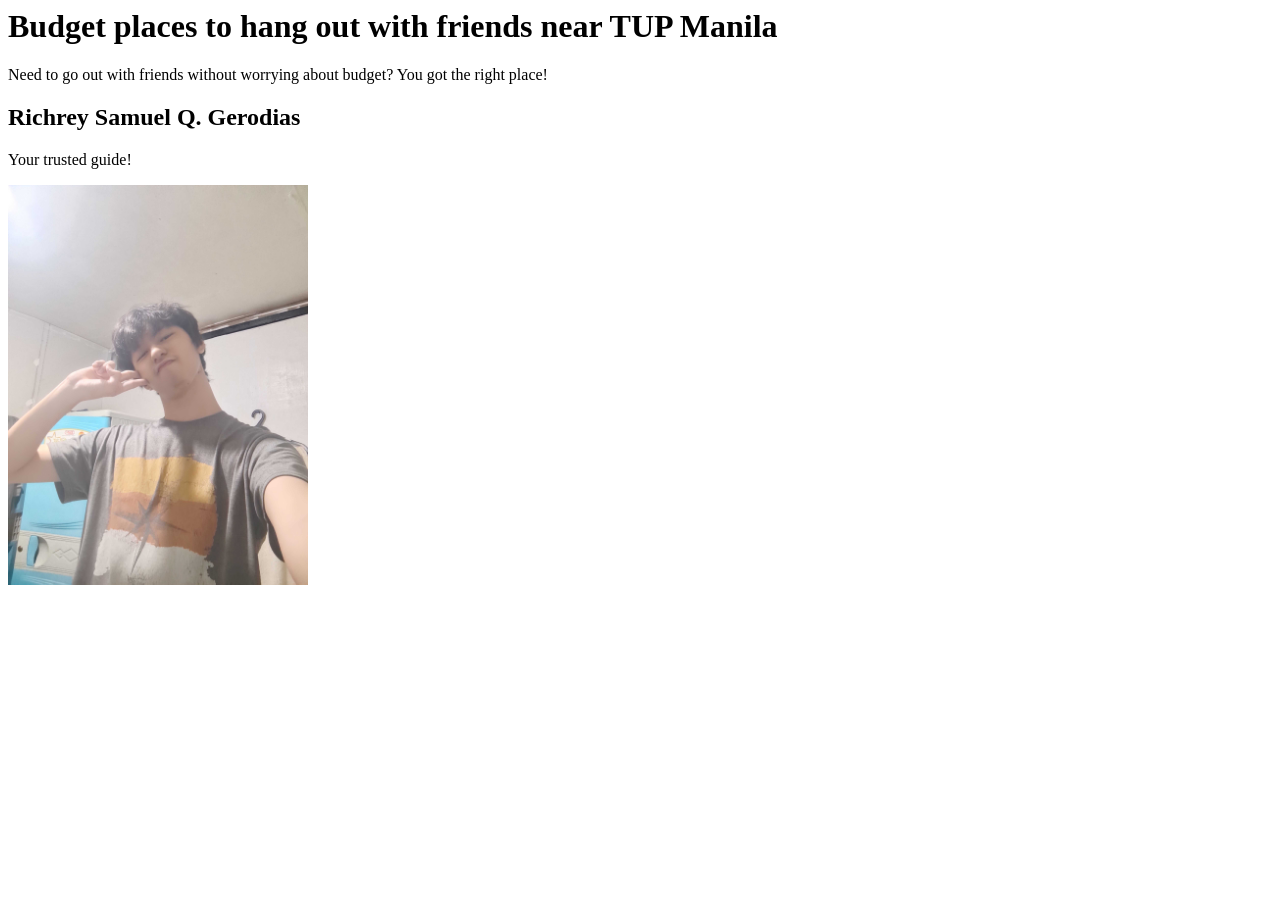
==== index.html @ 7ebd79cf "Added short bio and title" ====
<html>
    <body>
        <h1>Budget places to hang out with friends near TUP Manila</h1>
        <p>Need to go out with friends without worrying about budget? You got the right place!</p>

        <section>
            <h2>Richrey Samuel Q. Gerodias</h2>
            <p>Your trusted guide!</p>
            <img src="me.jpg" width="300" alt="Your trusted guide!">
        </section>
    </body>
</html>
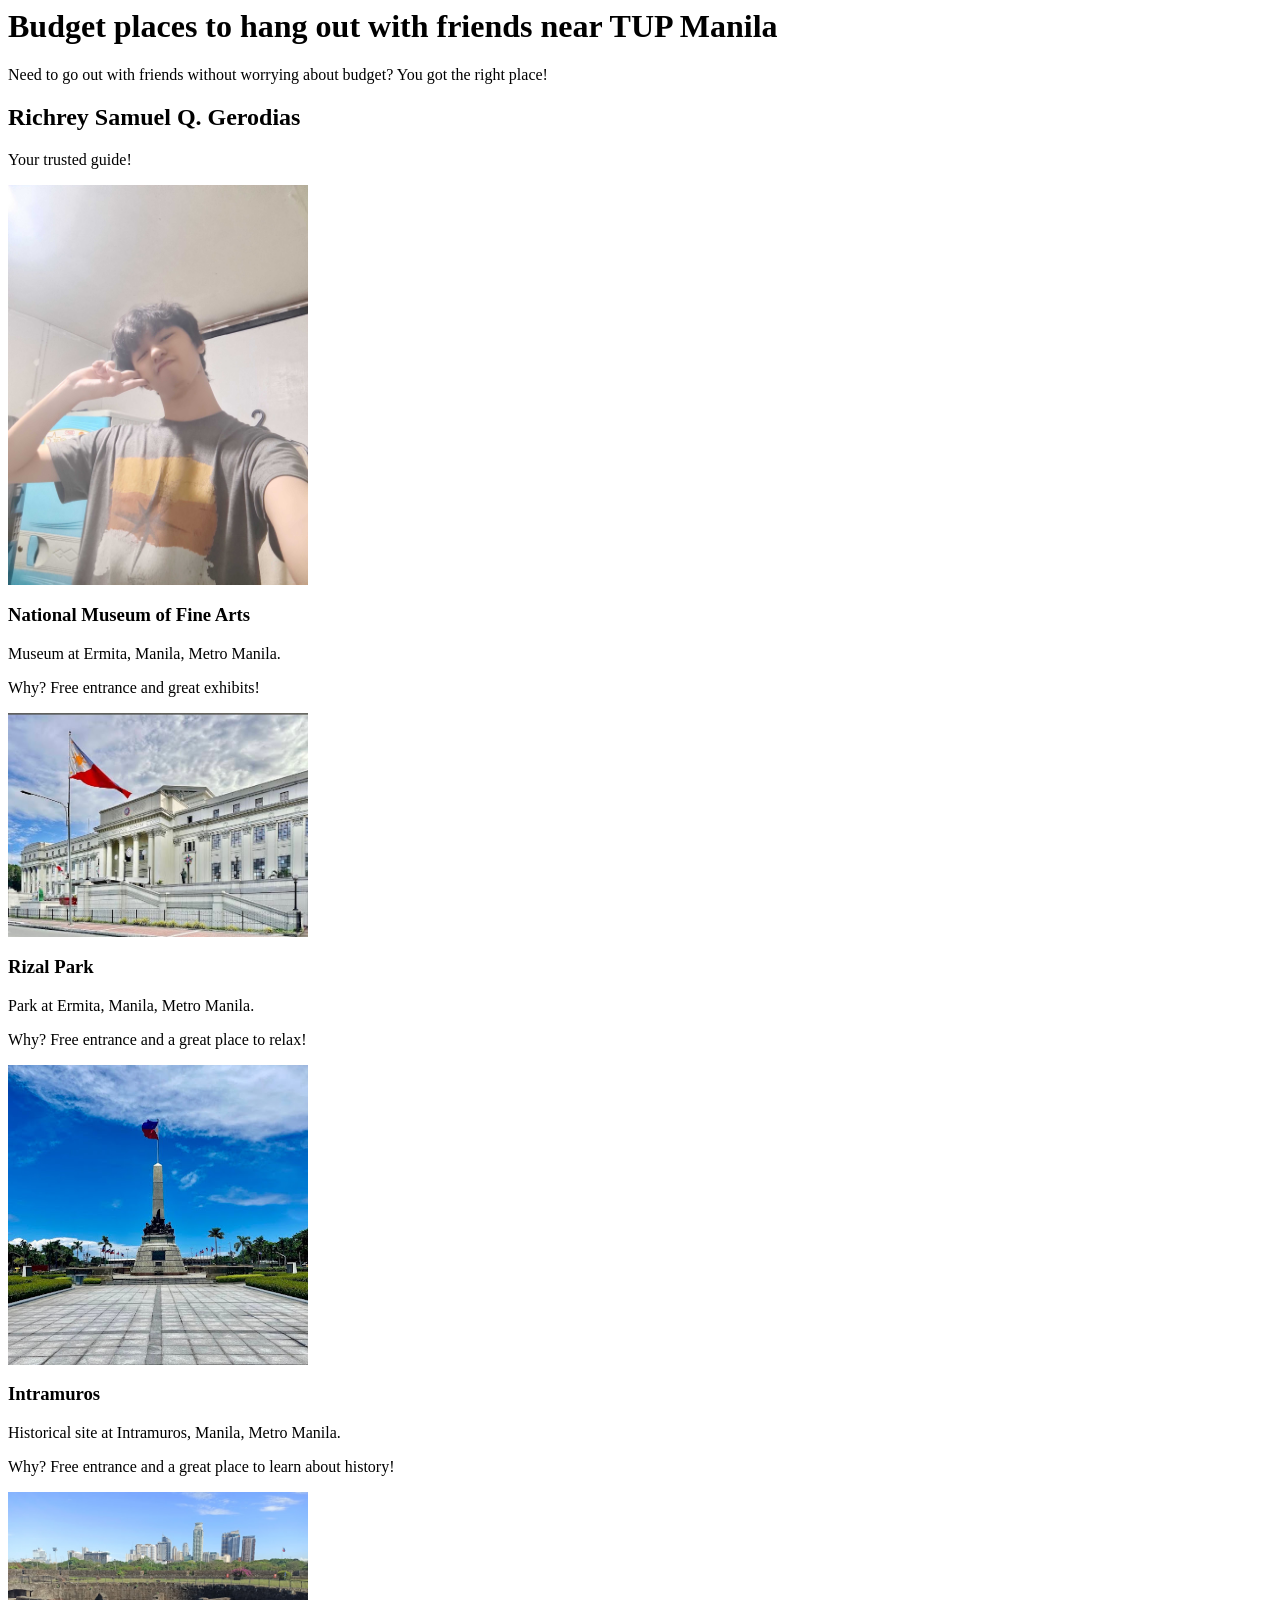
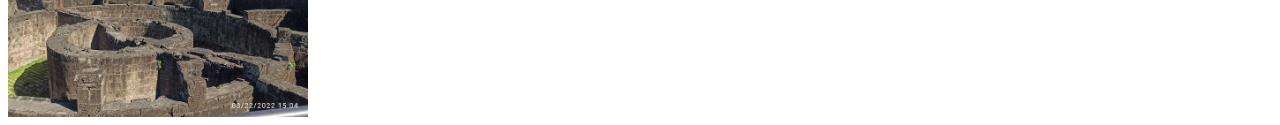
==== commit 304c2ae1: "Added images" ====
--- a/index.html
+++ b/index.html
@@ -8,5 +8,23 @@
             <p>Your trusted guide!</p>
             <img src="me.jpg" width="300" alt="Your trusted guide!">
         </section>
+        <article>
+            <h3>National Museum of Fine Arts</h3>
+            <p>Museum at Ermita, Manila, Metro Manila.</p>
+            <p>Why? Free entrance and great exhibits!</p>
+            <img src="pic1.jpg" width="300" alt="National Museum of Fine Arts">
+        </article>
+        <article>
+            <h3>Rizal Park</h3>
+            <p>Park at Ermita, Manila, Metro Manila.</p>
+            <p>Why? Free entrance and a great place to relax!</p>
+            <img src="pic2.jpg" width="300" alt="Rizal Park">
+        </article>
+        <article>
+            <h3>Intramuros</h3>
+            <p>Historical site at Intramuros, Manila, Metro Manila.</p>
+            <p>Why? Free entrance and a great place to learn about history!</p>
+            <img src="pic3.jpg" width="300" alt="Intramuros">
+        </article>
     </body>
 </html>
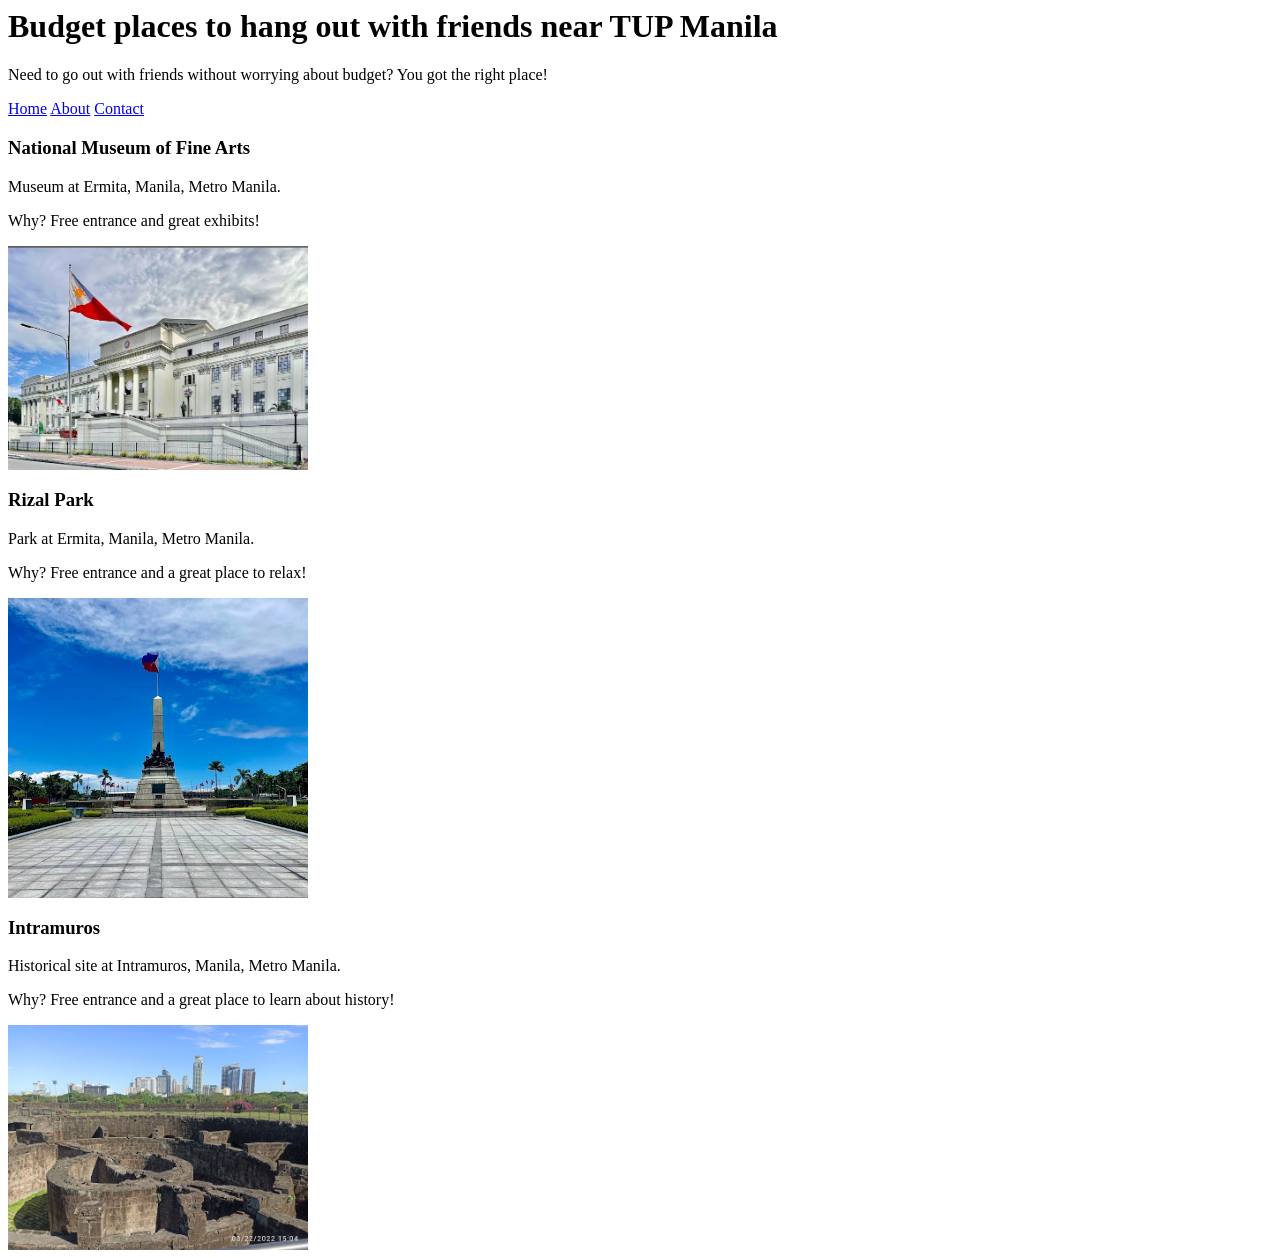
==== commit 1ac67478: "Added about and contact, as well as content" ====
--- a/index.html
+++ b/index.html
@@ -1,13 +1,15 @@
 <html>
     <body>
-        <h1>Budget places to hang out with friends near TUP Manila</h1>
-        <p>Need to go out with friends without worrying about budget? You got the right place!</p>
-
-        <section>
-            <h2>Richrey Samuel Q. Gerodias</h2>
-            <p>Your trusted guide!</p>
-            <img src="me.jpg" width="300" alt="Your trusted guide!">
-        </section>
+        <header>
+            <h1>Budget places to hang out with friends near TUP Manila</h1>
+            <p>Need to go out with friends without worrying about budget? You got the right place!</p>
+             <nav>
+                <a href="index.html">Home</a>
+                <a href="about.html">About</a>
+                <a href="contact.html">Contact</a>
+            </nav>
+        </header>
+        <main>
         <article>
             <h3>National Museum of Fine Arts</h3>
             <p>Museum at Ermita, Manila, Metro Manila.</p>
@@ -26,5 +28,6 @@
             <p>Why? Free entrance and a great place to learn about history!</p>
             <img src="pic3.jpg" width="300" alt="Intramuros">
         </article>
+        </main>
     </body>
 </html>
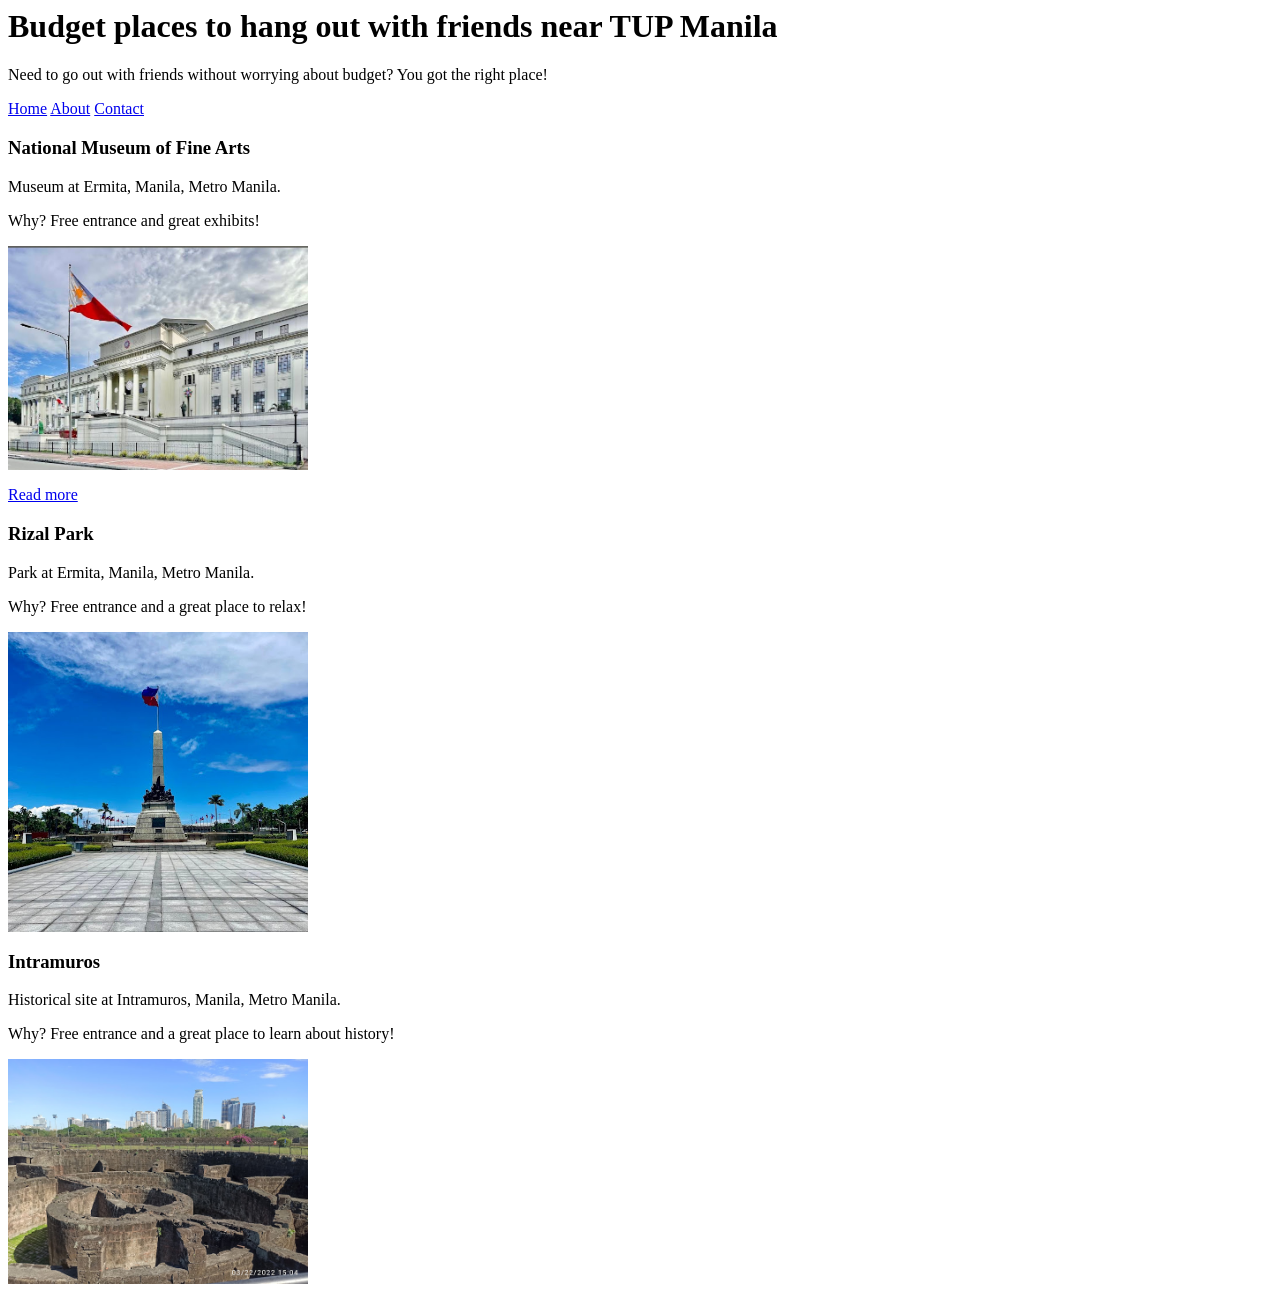
==== commit 3c098aee: "Added separate page for national museum of fine arts" ====
--- a/index.html
+++ b/index.html
@@ -15,6 +15,7 @@
             <p>Museum at Ermita, Manila, Metro Manila.</p>
             <p>Why? Free entrance and great exhibits!</p>
             <img src="pic1.jpg" width="300" alt="National Museum of Fine Arts">
+            <p><a href="places/national_musem_of_fine_arts.html">Read more</a></p>
         </article>
         <article>
             <h3>Rizal Park</h3>
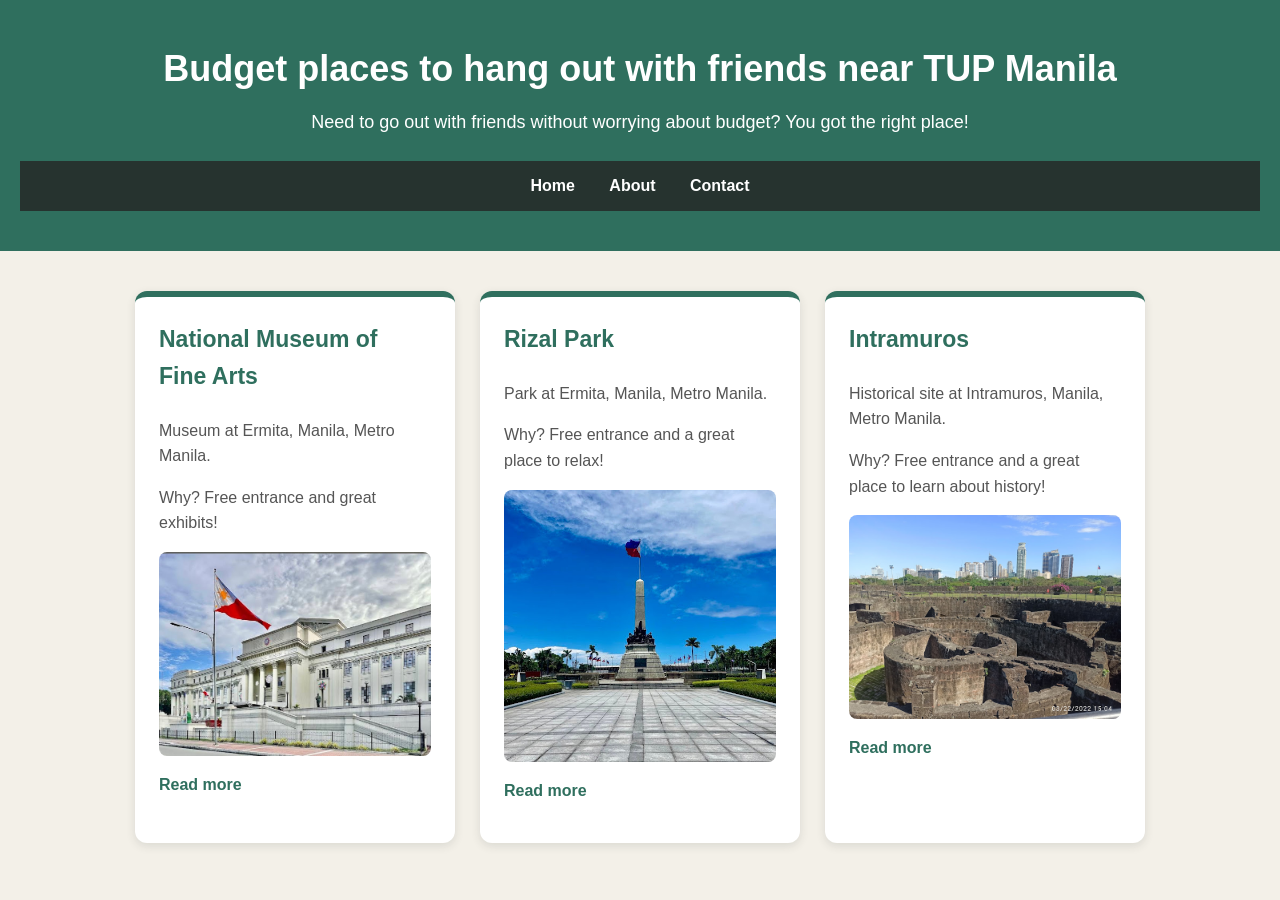
==== commit dc68c3fb: "Created Stylesheet, updated places" ====
--- a/index.html
+++ b/index.html
@@ -1,34 +1,49 @@
 <html>
     <body>
+    <head>
+    <link rel="stylesheet" href="style.css">
+    </head>
+
         <header>
             <h1>Budget places to hang out with friends near TUP Manila</h1>
             <p>Need to go out with friends without worrying about budget? You got the right place!</p>
-             <nav>
-                <a href="index.html">Home</a>
-                <a href="about.html">About</a>
-                <a href="contact.html">Contact</a>
+
+            <nav>
+                <ul>
+                    <li><a href="index.html">Home</a></li>
+                    <li><a href="about.html">About</a></li>
+                    <li><a href="contact.html">Contact</a></li>
+                </ul>
             </nav>
         </header>
+
         <main>
-        <article>
-            <h3>National Museum of Fine Arts</h3>
-            <p>Museum at Ermita, Manila, Metro Manila.</p>
-            <p>Why? Free entrance and great exhibits!</p>
-            <img src="pic1.jpg" width="300" alt="National Museum of Fine Arts">
-            <p><a href="places/national_musem_of_fine_arts.html">Read more</a></p>
-        </article>
-        <article>
-            <h3>Rizal Park</h3>
-            <p>Park at Ermita, Manila, Metro Manila.</p>
-            <p>Why? Free entrance and a great place to relax!</p>
-            <img src="pic2.jpg" width="300" alt="Rizal Park">
-        </article>
-        <article>
-            <h3>Intramuros</h3>
-            <p>Historical site at Intramuros, Manila, Metro Manila.</p>
-            <p>Why? Free entrance and a great place to learn about history!</p>
-            <img src="pic3.jpg" width="300" alt="Intramuros">
-        </article>
+
+            <article class="place-card">
+                <h3>National Museum of Fine Arts</h3>
+                <p>Museum at Ermita, Manila, Metro Manila.</p>
+                <p>Why? Free entrance and great exhibits!</p>
+                <img src="pic1.jpg" width="300" alt="National Museum of Fine Arts">
+                <p><a href="places/national_musem_of_fine_arts.html">Read more</a></p>
+            </article>
+
+            <article class="place-card">
+                <h3>Rizal Park</h3>
+                <p>Park at Ermita, Manila, Metro Manila.</p>
+                <p>Why? Free entrance and a great place to relax!</p>
+                <img src="pic2.jpg" width="300" alt="Rizal Park">
+                <p><a href="places/rizal_park.html">Read more</a></p>
+            </article>
+
+            <article class="place-card">
+                <h3>Intramuros</h3>
+                <p>Historical site at Intramuros, Manila, Metro Manila.</p>
+                <p>Why? Free entrance and a great place to learn about history!</p>
+                <img src="pic3.jpg" width="300" alt="Intramuros">
+                <p><a href="places/intramuros.html">Read more</a></p>
+            </article>
+
         </main>
+
     </body>
 </html>
--- a/style.css
+++ b/style.css
@@ -0,0 +1,276 @@
+/* =========================
+   1. VARIABLES
+========================= */
+
+:root {
+    --brand: #2f6f5e;
+    --dark-ink: #26332f;
+    --muted-grey: #555555;
+    --light-background: #f3f0e8;
+}
+
+
+/* =========================
+   2. BASE STYLES
+========================= */
+
+* {
+    box-sizing: border-box;
+}
+
+body {
+    font-family: Arial, sans-serif;
+    line-height: 1.6;
+    color: var(--dark-ink);
+    background-color: var(--light-background);
+    margin: 0;
+}
+
+
+/* =========================
+   3. LAYOUT REGIONS
+========================= */
+
+header {
+    background-color: var(--brand);
+    color: white;
+    text-align: center;
+    padding: 40px 20px;
+}
+
+header h1 {
+    margin: 0;
+    font-size: 36px;
+}
+
+header p {
+    font-size: 18px;
+    margin: 10px auto 25px;
+    max-width: 700px;
+}
+
+
+/* Navigation */
+
+nav {
+    background-color: var(--dark-ink);
+    padding: 12px;
+}
+
+nav ul {
+    list-style: none;
+    padding: 0;
+    margin: 0;
+    text-align: center;
+}
+
+nav li {
+    display: inline-block;
+    margin: 0 15px;
+}
+
+nav a {
+    color: white;
+    text-decoration: none;
+    font-weight: bold;
+}
+
+nav a:hover {
+    color: var(--brand);
+}
+
+
+/* Main content */
+
+main {
+    max-width: 1100px;
+    margin: 0 auto;
+    padding: 40px 20px;
+    display: flex;
+    flex-wrap: wrap;
+    justify-content: center;
+    gap: 25px;
+}
+
+
+/* Footer */
+
+footer {
+    background-color: var(--dark-ink);
+    color: white;
+    text-align: center;
+    padding: 25px;
+}
+
+
+/* =========================
+   4. PLACE ENTRY CARDS
+========================= */
+
+.place-card {
+    background-color: white;
+    width: 320px;
+    padding: 24px;
+    border-radius: 12px;
+    border-top: 6px solid var(--brand);
+    box-shadow: 0 3px 10px rgba(38, 51, 47, 0.12);
+}
+
+.place-card h3 {
+    font-size: 23px;
+    color: var(--brand);
+    margin-top: 0;
+}
+
+.place-card p {
+    color: var(--muted-grey);
+}
+
+.place-card img {
+    max-width: 100%;
+    height: auto;
+    display: block;
+    margin: 15px auto;
+    border-radius: 8px;
+}
+
+.place-card a {
+    color: var(--brand);
+    font-weight: bold;
+    text-decoration: none;
+}
+
+.place-card a:hover {
+    text-decoration: underline;
+}
+/* =========================
+   1. VARIABLES
+========================= */
+
+:root {
+    --brand: #2f6f5e;
+    --dark-ink: #26332f;
+    --muted-grey: #555555;
+    --light-background: #f3f0e8;
+}
+
+
+/* =========================
+   2. BASE STYLES
+========================= */
+
+* {
+    box-sizing: border-box;
+}
+
+body {
+    font-family: Arial, sans-serif;
+    line-height: 1.6;
+    color: var(--dark-ink);
+    background-color: var(--light-background);
+    margin: 0;
+}
+
+
+/* =========================
+   3. PLACE DETAILS
+========================= */
+
+table {
+    width: 90%;
+    max-width: 800px;
+    margin: 40px auto;
+    background-color: white;
+    border-radius: 12px;
+    padding: 25px;
+}
+
+th,
+td {
+    padding: 15px;
+}
+
+th h1 {
+    color: var(--brand);
+    font-size: 32px;
+}
+
+th p {
+    color: var(--muted-grey);
+    font-size: 18px;
+}
+
+table img {
+    max-width: 100%;
+    height: auto;
+    border-radius: 8px;
+}
+
+
+/* =========================
+   4. SUGGEST A PLACE FORM
+========================= */
+
+form {
+    max-width: 700px;
+    margin: 30px auto 50px;
+    background-color: white;
+    padding: 25px;
+    border-radius: 12px;
+}
+
+form h2 {
+    color: var(--brand);
+}
+
+fieldset {
+    padding: 20px;
+    border: 1px solid var(--muted-grey);
+    border-radius: 8px;
+    margin: 20px 0;
+}
+
+legend {
+    color: var(--brand);
+    font-weight: bold;
+    padding: 0 8px;
+}
+
+input {
+    padding: 10px;
+    border: 1px solid var(--muted-grey);
+    border-radius: 4px;
+    font-family: inherit;
+}
+
+input[type="text"],
+input[type="email"] {
+    width: 100%;
+    margin-top: 5px;
+    margin-bottom: 15px;
+}
+
+input:focus {
+    outline: 3px solid var(--brand);
+    outline-offset: 2px;
+}
+
+
+/* =========================
+   5. FORM BUTTON
+========================= */
+
+button {
+    background-color: var(--brand);
+    color: white;
+    padding: 12px 20px;
+    border: none;
+    border-radius: 4px;
+    cursor: pointer;
+    font-size: 16px;
+    margin-top: 20px;
+}
+
+button:hover {
+    background-color: var(--dark-ink);
+}
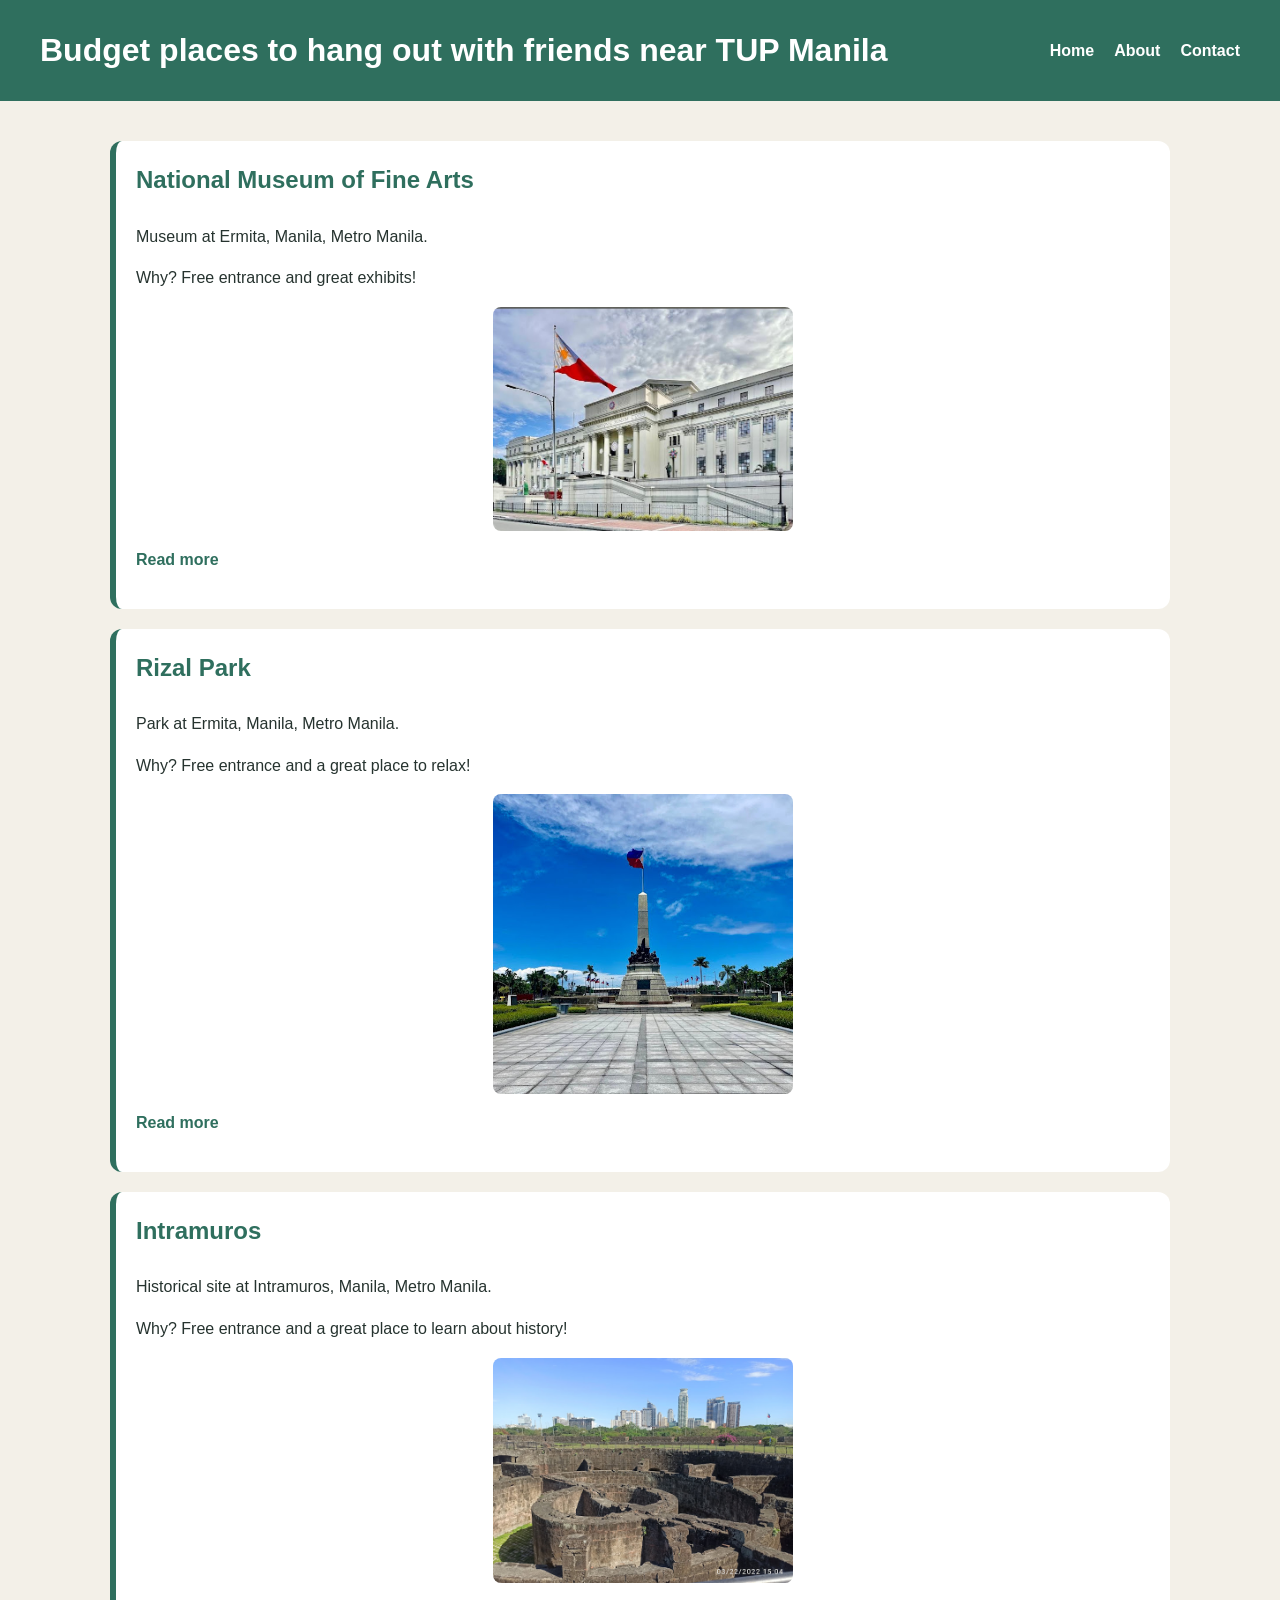
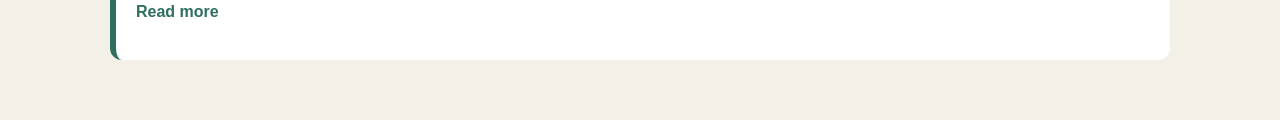
==== commit 1a525d43: "Redid style" ====
--- a/index.html
+++ b/index.html
@@ -4,9 +4,8 @@
     <link rel="stylesheet" href="style.css">
     </head>
 
-        <header>
+        <header class="site-header">
             <h1>Budget places to hang out with friends near TUP Manila</h1>
-            <p>Need to go out with friends without worrying about budget? You got the right place!</p>
 
             <nav>
                 <ul>
--- a/style.css
+++ b/style.css
@@ -28,72 +28,71 @@
 
 
 /* =========================
-   3. LAYOUT REGIONS
-========================= */
-
-header {
+   3. FLEXBOX HEADER
+========================= */
+
+.site-header {
+    display: flex;
+    justify-content: space-between;
+    align-items: center;
     background-color: var(--brand);
     color: white;
-    text-align: center;
-    padding: 40px 20px;
-}
-
-header h1 {
+    padding: 25px 40px;
+}
+
+.site-header h1 {
     margin: 0;
-    font-size: 36px;
-}
-
-header p {
-    font-size: 18px;
-    margin: 10px auto 25px;
-    max-width: 700px;
-}
-
-
-/* Navigation */
-
-nav {
-    background-color: var(--dark-ink);
-    padding: 12px;
-}
-
-nav ul {
+}
+
+.site-header nav {
+    padding: 0;
+}
+
+.site-header nav ul {
+    display: flex;
+    gap: 20px;
     list-style: none;
     padding: 0;
     margin: 0;
-    text-align: center;
-}
-
-nav li {
-    display: inline-block;
-    margin: 0 15px;
-}
-
-nav a {
+}
+
+.site-header nav li {
+    /* Flexbox replaces display: inline-block */
+}
+
+.site-header nav a {
     color: white;
     text-decoration: none;
     font-weight: bold;
 }
 
-nav a:hover {
-    color: var(--brand);
-}
-
-
-/* Main content */
+.site-header nav a:hover {
+    color: var(--light-background);
+}
+
+
+/* =========================
+   4. CENTRED SECTION
+========================= */
+
+.guide-banner {
+    height: 300px;
+    display: flex;
+    justify-content: center;
+    align-items: center;
+    text-align: center;
+}
+
+
+/* =========================
+   5. LAYOUT REGIONS
+========================= */
 
 main {
     max-width: 1100px;
     margin: 0 auto;
     padding: 40px 20px;
-    display: flex;
-    flex-wrap: wrap;
-    justify-content: center;
-    gap: 25px;
-}
-
-
-/* Footer */
+}
 
 footer {
     background-color: var(--dark-ink);
@@ -104,26 +103,25 @@
 
 
 /* =========================
-   4. PLACE ENTRY CARDS
+   6. PLACE CARDS
 ========================= */
 
 .place-card {
     background-color: white;
-    width: 320px;
-    padding: 24px;
     border-radius: 12px;
-    border-top: 6px solid var(--brand);
-    box-shadow: 0 3px 10px rgba(38, 51, 47, 0.12);
+    border-left: 6px solid var(--brand);
+    padding: 20px;
+    margin-bottom: 20px;
 }
 
 .place-card h3 {
-    font-size: 23px;
+    font-size: 24px;
     color: var(--brand);
     margin-top: 0;
 }
 
 .place-card p {
-    color: var(--muted-grey);
+    color: var(--dark-ink);
 }
 
 .place-card img {
@@ -143,37 +141,10 @@
 .place-card a:hover {
     text-decoration: underline;
 }
-/* =========================
-   1. VARIABLES
-========================= */
-
-:root {
-    --brand: #2f6f5e;
-    --dark-ink: #26332f;
-    --muted-grey: #555555;
-    --light-background: #f3f0e8;
-}
-
-
-/* =========================
-   2. BASE STYLES
-========================= */
-
-* {
-    box-sizing: border-box;
-}
-
-body {
-    font-family: Arial, sans-serif;
-    line-height: 1.6;
-    color: var(--dark-ink);
-    background-color: var(--light-background);
-    margin: 0;
-}
-
-
-/* =========================
-   3. PLACE DETAILS
+
+
+/* =========================
+   7. PLACE DETAILS
 ========================= */
 
 table {
@@ -208,26 +179,22 @@
 
 
 /* =========================
-   4. SUGGEST A PLACE FORM
+   8. SUGGEST A PLACE FORM
 ========================= */
 
 form {
     max-width: 700px;
-    margin: 30px auto 50px;
+    margin: 30px auto;
     background-color: white;
     padding: 25px;
     border-radius: 12px;
-}
-
-form h2 {
-    color: var(--brand);
 }
 
 fieldset {
     padding: 20px;
     border: 1px solid var(--muted-grey);
     border-radius: 8px;
-    margin: 20px 0;
+    margin-bottom: 20px;
 }
 
 legend {
@@ -236,7 +203,8 @@
     padding: 0 8px;
 }
 
-input {
+input,
+textarea {
     padding: 10px;
     border: 1px solid var(--muted-grey);
     border-radius: 4px;
@@ -250,14 +218,26 @@
     margin-bottom: 15px;
 }
 
-input:focus {
+textarea {
+    width: 100%;
+    min-height: 150px;
+    resize: vertical;
+}
+
+
+/* =========================
+   9. FOCUS STATE
+========================= */
+
+input:focus,
+textarea:focus {
     outline: 3px solid var(--brand);
     outline-offset: 2px;
 }
 
 
 /* =========================
-   5. FORM BUTTON
+   10. SUBMIT BUTTON
 ========================= */
 
 button {
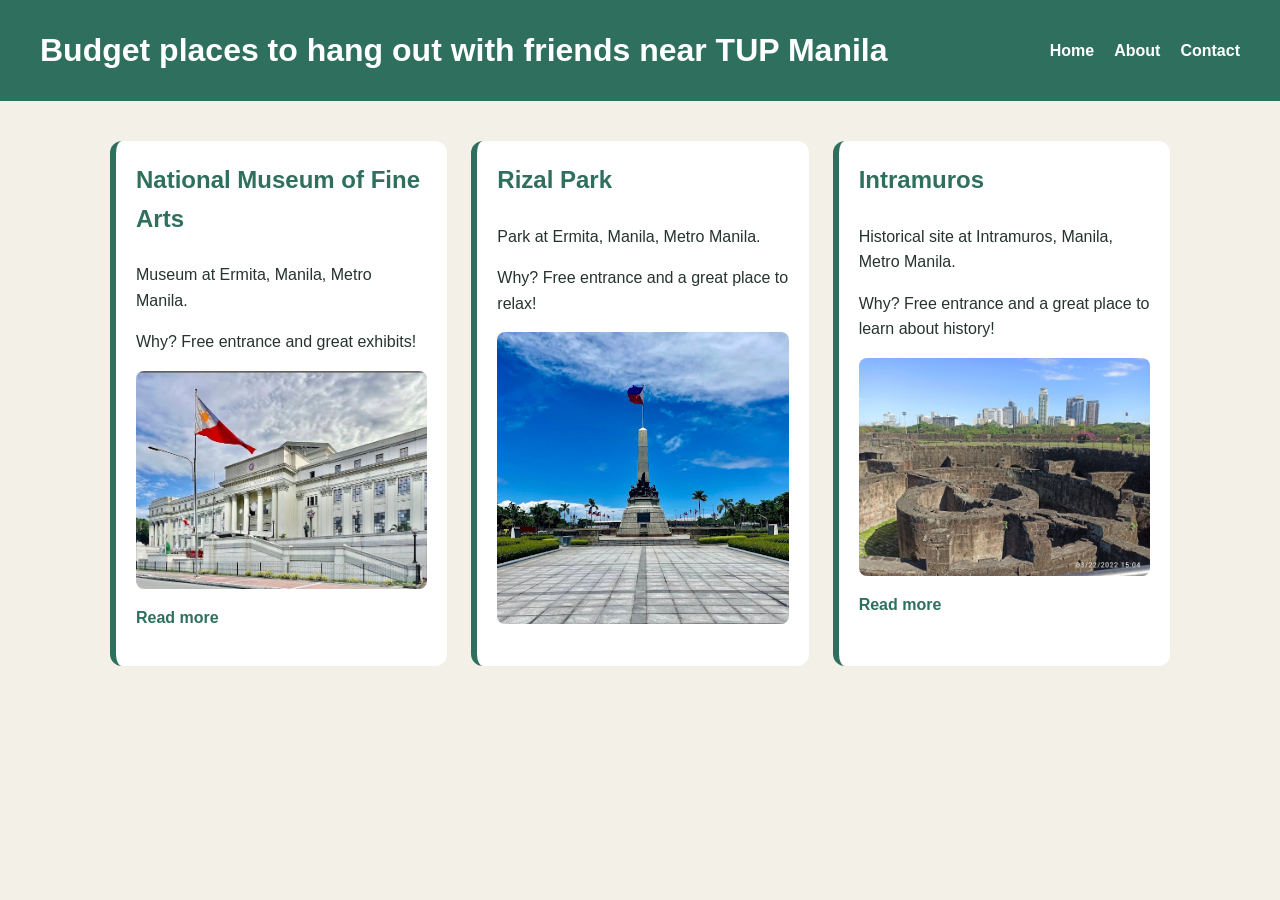
==== commit d00ce418: "Redid style" ====
--- a/index.html
+++ b/index.html
@@ -18,6 +18,8 @@
 
         <main>
 
+        <div class="place-grid">
+
             <article class="place-card">
                 <h3>National Museum of Fine Arts</h3>
                 <p>Museum at Ermita, Manila, Metro Manila.</p>
@@ -31,7 +33,6 @@
                 <p>Park at Ermita, Manila, Metro Manila.</p>
                 <p>Why? Free entrance and a great place to relax!</p>
                 <img src="pic2.jpg" width="300" alt="Rizal Park">
-                <p><a href="places/rizal_park.html">Read more</a></p>
             </article>
 
             <article class="place-card">
@@ -42,6 +43,8 @@
                 <p><a href="places/intramuros.html">Read more</a></p>
             </article>
 
+</div>
+
         </main>
 
     </body>
--- a/style.css
+++ b/style.css
@@ -56,10 +56,6 @@
     margin: 0;
 }
 
-.site-header nav li {
-    /* Flexbox replaces display: inline-block */
-}
-
 .site-header nav a {
     color: white;
     text-decoration: none;
@@ -103,15 +99,28 @@
 
 
 /* =========================
-   6. PLACE CARDS
+   6. PLACE GRID
+========================= */
+
+.place-grid {
+    display: flex;
+    flex-wrap: wrap;
+    gap: 24px;
+    align-items: stretch;
+}
+
+
+/* =========================
+   7. PLACE CARDS
 ========================= */
 
 .place-card {
+    flex: 1 1 240px;
     background-color: white;
     border-radius: 12px;
     border-left: 6px solid var(--brand);
     padding: 20px;
-    margin-bottom: 20px;
+    margin-bottom: 0;
 }
 
 .place-card h3 {
@@ -144,7 +153,7 @@
 
 
 /* =========================
-   7. PLACE DETAILS
+   8. PLACE DETAILS
 ========================= */
 
 table {
@@ -179,7 +188,7 @@
 
 
 /* =========================
-   8. SUGGEST A PLACE FORM
+   9. SUGGEST A PLACE FORM
 ========================= */
 
 form {
@@ -226,7 +235,7 @@
 
 
 /* =========================
-   9. FOCUS STATE
+   10. FOCUS STATE
 ========================= */
 
 input:focus,
@@ -237,7 +246,7 @@
 
 
 /* =========================
-   10. SUBMIT BUTTON
+   11. SUBMIT BUTTON
 ========================= */
 
 button {
